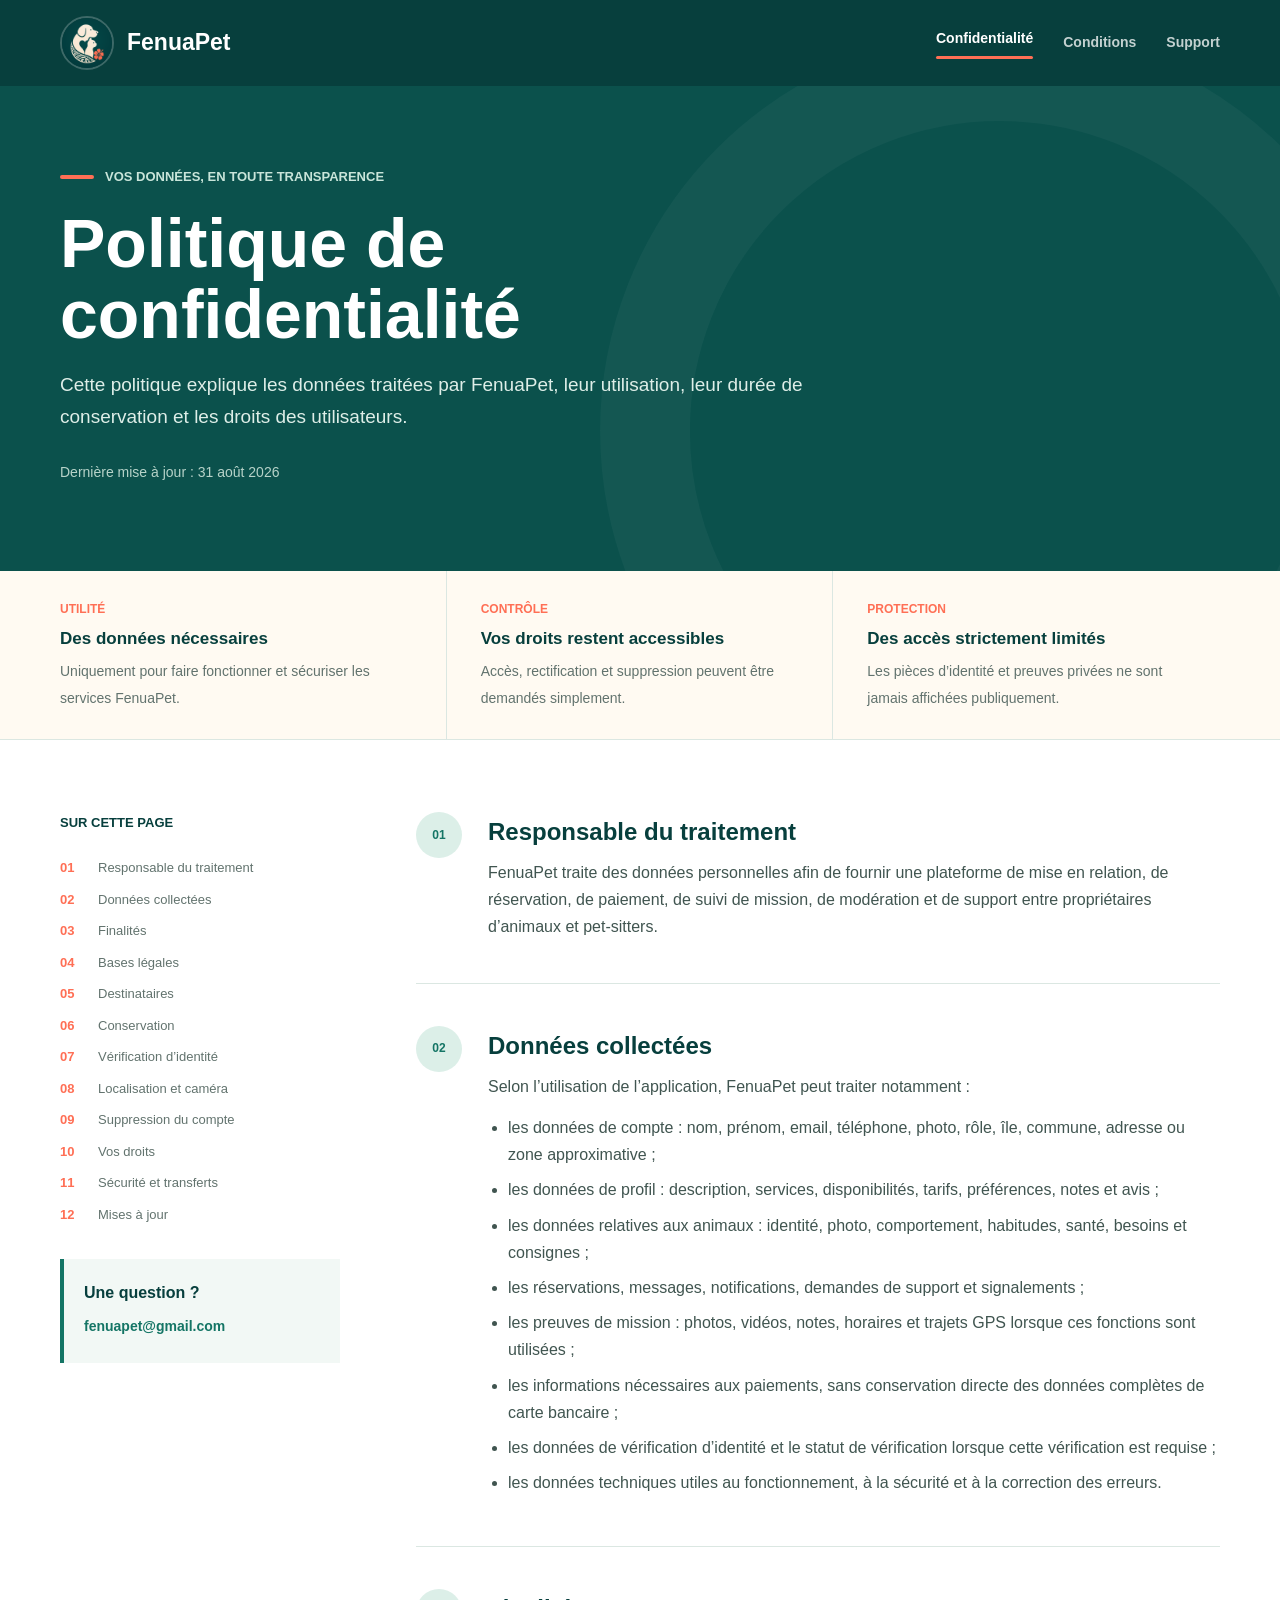
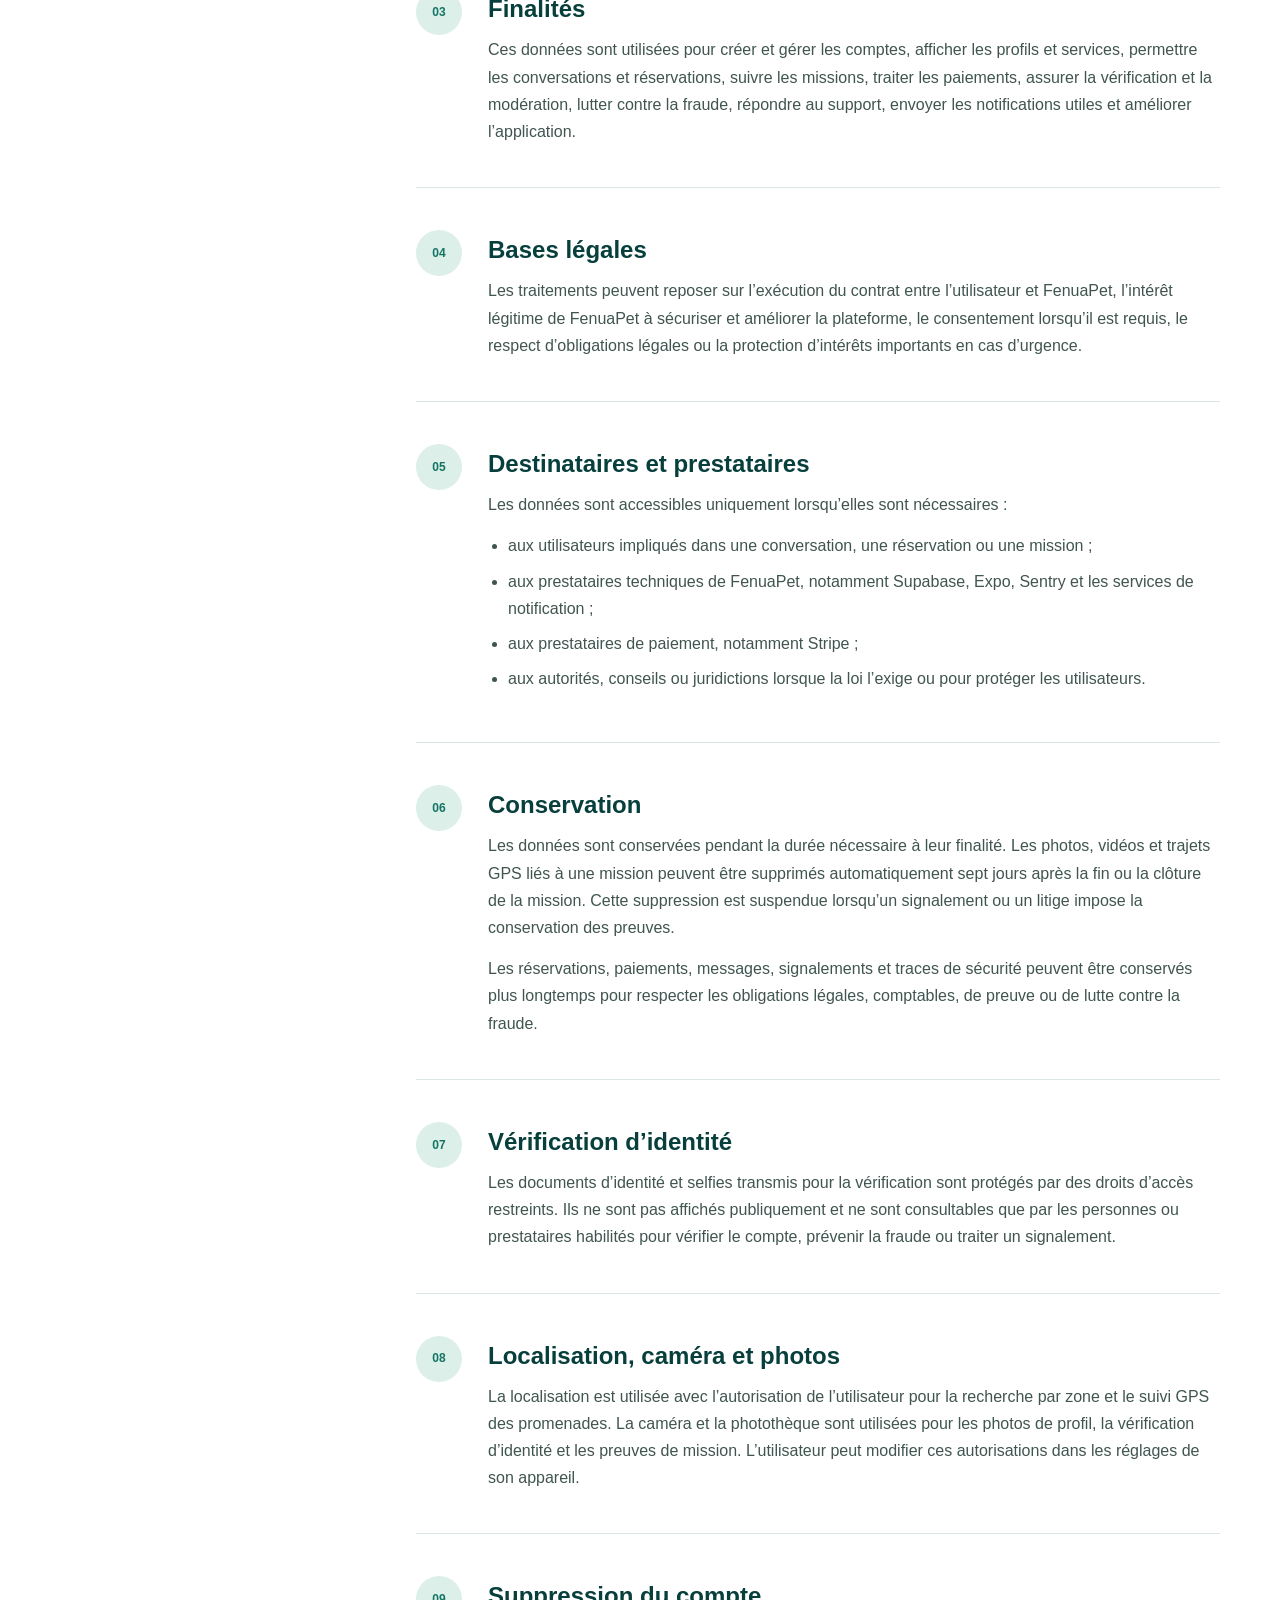
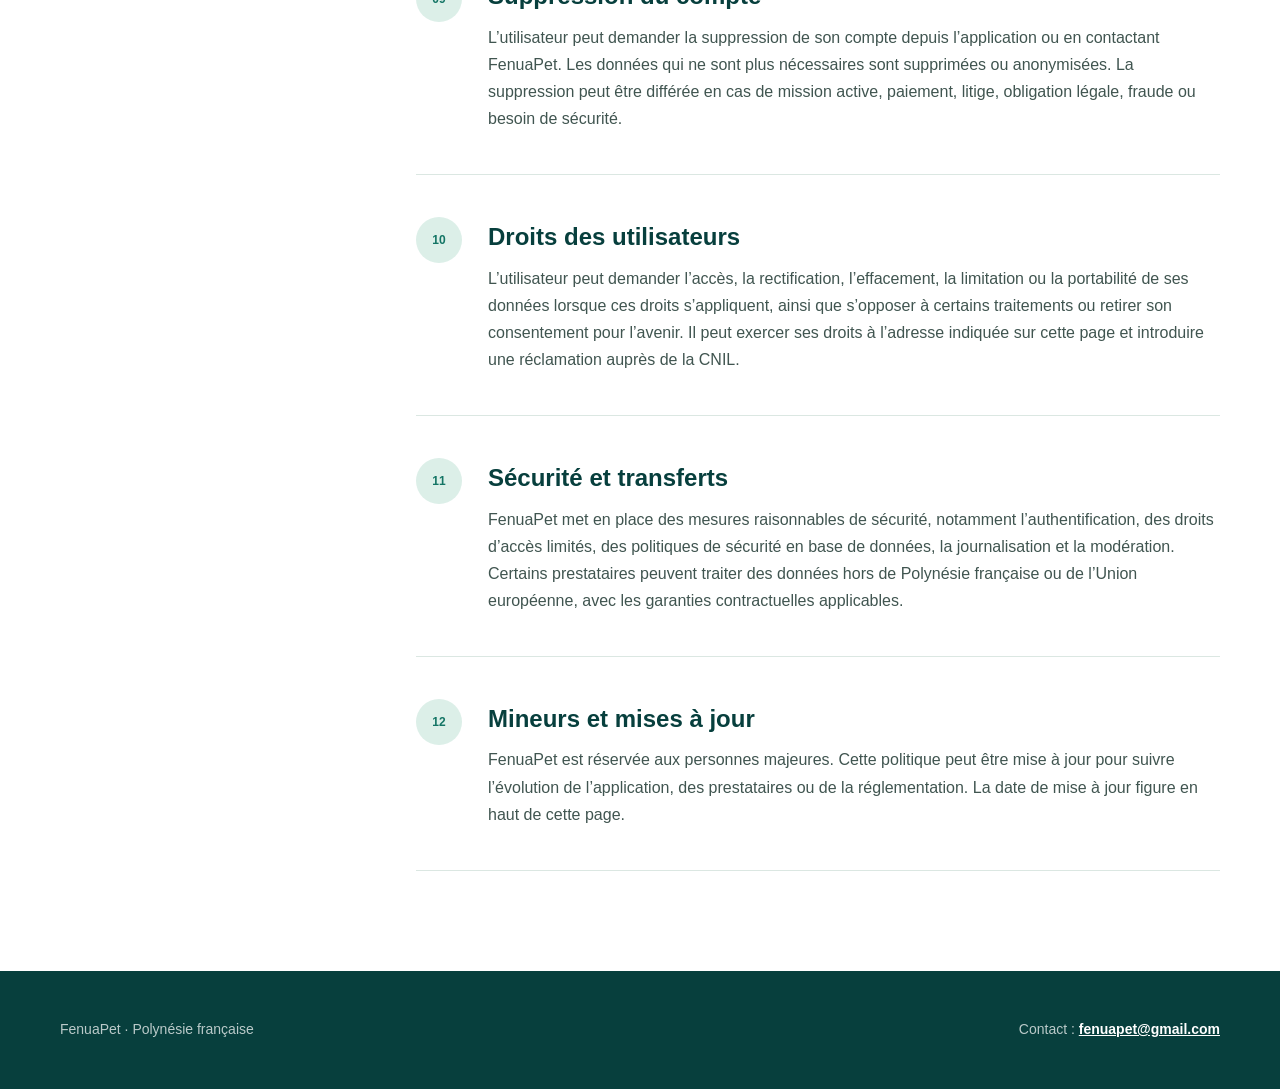
==== index.html @ b267ca3a "Publish FenuaPet legal pages" ====
<!doctype html>
<html lang="fr">
  <head>
    <meta charset="utf-8">
    <meta name="viewport" content="width=device-width, initial-scale=1">
    <meta name="description" content="Politique de confidentialité de l’application FenuaPet.">
    <title>Politique de confidentialité · FenuaPet</title>
    <link rel="icon" href="logo.png">
    <link rel="stylesheet" href="styles.css">
  </head>
  <body>
    <header class="site-header">
      <nav class="nav" aria-label="Navigation principale">
        <a class="brand" href="index.html"><img src="logo.png" alt="Logo FenuaPet">FenuaPet</a>
        <div class="nav-links">
          <a href="index.html" aria-current="page">Confidentialité</a>
          <a href="terms.html">Conditions</a>
          <a href="support.html">Support</a>
        </div>
      </nav>
    </header>

    <main>
      <section class="hero">
        <div class="hero-inner">
          <div class="eyebrow">Vos données, en toute transparence</div>
          <h1>Politique de confidentialité</h1>
          <p class="hero-description">Cette politique explique les données traitées par FenuaPet, leur utilisation, leur durée de conservation et les droits des utilisateurs.</p>
          <div class="updated">Dernière mise à jour : 31 août 2026</div>
        </div>
      </section>

      <section class="trust-band" aria-label="Engagements essentiels">
        <div class="trust-grid">
          <div class="trust-item"><span class="trust-kicker">Utilité</span><strong>Des données nécessaires</strong><span>Uniquement pour faire fonctionner et sécuriser les services FenuaPet.</span></div>
          <div class="trust-item"><span class="trust-kicker">Contrôle</span><strong>Vos droits restent accessibles</strong><span>Accès, rectification et suppression peuvent être demandés simplement.</span></div>
          <div class="trust-item"><span class="trust-kicker">Protection</span><strong>Des accès strictement limités</strong><span>Les pièces d’identité et preuves privées ne sont jamais affichées publiquement.</span></div>
        </div>
      </section>

      <div class="page-layout">
        <aside class="contents">
          <p class="contents-title">Sur cette page</p>
          <nav aria-label="Sommaire">
            <a href="#responsable"><span class="contents-number">01</span>Responsable du traitement</a>
            <a href="#donnees"><span class="contents-number">02</span>Données collectées</a>
            <a href="#finalites"><span class="contents-number">03</span>Finalités</a>
            <a href="#bases"><span class="contents-number">04</span>Bases légales</a>
            <a href="#destinataires"><span class="contents-number">05</span>Destinataires</a>
            <a href="#conservation"><span class="contents-number">06</span>Conservation</a>
            <a href="#identite"><span class="contents-number">07</span>Vérification d’identité</a>
            <a href="#permissions"><span class="contents-number">08</span>Localisation et caméra</a>
            <a href="#suppression"><span class="contents-number">09</span>Suppression du compte</a>
            <a href="#droits"><span class="contents-number">10</span>Vos droits</a>
            <a href="#securite"><span class="contents-number">11</span>Sécurité et transferts</a>
            <a href="#mises-a-jour"><span class="contents-number">12</span>Mises à jour</a>
          </nav>
          <div class="contact-box"><strong>Une question ?</strong><a href="mailto:fenuapet@gmail.com">fenuapet@gmail.com</a></div>
        </aside>

        <article>
          <section class="legal-section" id="responsable"><div class="section-number">01</div><div><h2>Responsable du traitement</h2><p>FenuaPet traite des données personnelles afin de fournir une plateforme de mise en relation, de réservation, de paiement, de suivi de mission, de modération et de support entre propriétaires d’animaux et pet-sitters.</p></div></section>
          <section class="legal-section" id="donnees"><div class="section-number">02</div><div><h2>Données collectées</h2><p>Selon l’utilisation de l’application, FenuaPet peut traiter notamment :</p><ul><li>les données de compte : nom, prénom, email, téléphone, photo, rôle, île, commune, adresse ou zone approximative ;</li><li>les données de profil : description, services, disponibilités, tarifs, préférences, notes et avis ;</li><li>les données relatives aux animaux : identité, photo, comportement, habitudes, santé, besoins et consignes ;</li><li>les réservations, messages, notifications, demandes de support et signalements ;</li><li>les preuves de mission : photos, vidéos, notes, horaires et trajets GPS lorsque ces fonctions sont utilisées ;</li><li>les informations nécessaires aux paiements, sans conservation directe des données complètes de carte bancaire ;</li><li>les données de vérification d’identité et le statut de vérification lorsque cette vérification est requise ;</li><li>les données techniques utiles au fonctionnement, à la sécurité et à la correction des erreurs.</li></ul></div></section>
          <section class="legal-section" id="finalites"><div class="section-number">03</div><div><h2>Finalités</h2><p>Ces données sont utilisées pour créer et gérer les comptes, afficher les profils et services, permettre les conversations et réservations, suivre les missions, traiter les paiements, assurer la vérification et la modération, lutter contre la fraude, répondre au support, envoyer les notifications utiles et améliorer l’application.</p></div></section>
          <section class="legal-section" id="bases"><div class="section-number">04</div><div><h2>Bases légales</h2><p>Les traitements peuvent reposer sur l’exécution du contrat entre l’utilisateur et FenuaPet, l’intérêt légitime de FenuaPet à sécuriser et améliorer la plateforme, le consentement lorsqu’il est requis, le respect d’obligations légales ou la protection d’intérêts importants en cas d’urgence.</p></div></section>
          <section class="legal-section" id="destinataires"><div class="section-number">05</div><div><h2>Destinataires et prestataires</h2><p>Les données sont accessibles uniquement lorsqu’elles sont nécessaires :</p><ul><li>aux utilisateurs impliqués dans une conversation, une réservation ou une mission ;</li><li>aux prestataires techniques de FenuaPet, notamment Supabase, Expo, Sentry et les services de notification ;</li><li>aux prestataires de paiement, notamment Stripe ;</li><li>aux autorités, conseils ou juridictions lorsque la loi l’exige ou pour protéger les utilisateurs.</li></ul></div></section>
          <section class="legal-section" id="conservation"><div class="section-number">06</div><div><h2>Conservation</h2><p>Les données sont conservées pendant la durée nécessaire à leur finalité. Les photos, vidéos et trajets GPS liés à une mission peuvent être supprimés automatiquement sept jours après la fin ou la clôture de la mission. Cette suppression est suspendue lorsqu’un signalement ou un litige impose la conservation des preuves.</p><p>Les réservations, paiements, messages, signalements et traces de sécurité peuvent être conservés plus longtemps pour respecter les obligations légales, comptables, de preuve ou de lutte contre la fraude.</p></div></section>
          <section class="legal-section" id="identite"><div class="section-number">07</div><div><h2>Vérification d’identité</h2><p>Les documents d’identité et selfies transmis pour la vérification sont protégés par des droits d’accès restreints. Ils ne sont pas affichés publiquement et ne sont consultables que par les personnes ou prestataires habilités pour vérifier le compte, prévenir la fraude ou traiter un signalement.</p></div></section>
          <section class="legal-section" id="permissions"><div class="section-number">08</div><div><h2>Localisation, caméra et photos</h2><p>La localisation est utilisée avec l’autorisation de l’utilisateur pour la recherche par zone et le suivi GPS des promenades. La caméra et la photothèque sont utilisées pour les photos de profil, la vérification d’identité et les preuves de mission. L’utilisateur peut modifier ces autorisations dans les réglages de son appareil.</p></div></section>
          <section class="legal-section" id="suppression"><div class="section-number">09</div><div><h2>Suppression du compte</h2><p>L’utilisateur peut demander la suppression de son compte depuis l’application ou en contactant FenuaPet. Les données qui ne sont plus nécessaires sont supprimées ou anonymisées. La suppression peut être différée en cas de mission active, paiement, litige, obligation légale, fraude ou besoin de sécurité.</p></div></section>
          <section class="legal-section" id="droits"><div class="section-number">10</div><div><h2>Droits des utilisateurs</h2><p>L’utilisateur peut demander l’accès, la rectification, l’effacement, la limitation ou la portabilité de ses données lorsque ces droits s’appliquent, ainsi que s’opposer à certains traitements ou retirer son consentement pour l’avenir. Il peut exercer ses droits à l’adresse indiquée sur cette page et introduire une réclamation auprès de la CNIL.</p></div></section>
          <section class="legal-section" id="securite"><div class="section-number">11</div><div><h2>Sécurité et transferts</h2><p>FenuaPet met en place des mesures raisonnables de sécurité, notamment l’authentification, des droits d’accès limités, des politiques de sécurité en base de données, la journalisation et la modération. Certains prestataires peuvent traiter des données hors de Polynésie française ou de l’Union européenne, avec les garanties contractuelles applicables.</p></div></section>
          <section class="legal-section" id="mises-a-jour"><div class="section-number">12</div><div><h2>Mineurs et mises à jour</h2><p>FenuaPet est réservée aux personnes majeures. Cette politique peut être mise à jour pour suivre l’évolution de l’application, des prestataires ou de la réglementation. La date de mise à jour figure en haut de cette page.</p></div></section>
        </article>
      </div>
    </main>

    <footer class="site-footer"><div class="footer-inner"><span>FenuaPet · Polynésie française</span><span>Contact : <a href="mailto:fenuapet@gmail.com">fenuapet@gmail.com</a></span></div></footer>
  </body>
</html>
---- styles.css ----
:root {
  color-scheme: light;
  --green-950: #073f3d;
  --green-900: #0b514c;
  --green-700: #147565;
  --green-100: #dcefe8;
  --green-50: #f2f8f5;
  --coral: #ff6f55;
  --coral-soft: #fff0eb;
  --cream: #fffaf2;
  --ink: #18312d;
  --muted: #62736e;
  --line: #dbe7e2;
  --white: #ffffff;
}

* {
  box-sizing: border-box;
}

html {
  scroll-behavior: smooth;
}

body {
  margin: 0;
  background: var(--white);
  color: var(--ink);
  font-family: Inter, ui-sans-serif, -apple-system, BlinkMacSystemFont, "Segoe UI", sans-serif;
  font-size: 16px;
  line-height: 1.7;
}

a {
  color: inherit;
}

.site-header {
  background: var(--green-950);
  color: var(--white);
}

.nav {
  width: min(1160px, calc(100% - 40px));
  min-height: 86px;
  margin: 0 auto;
  display: flex;
  align-items: center;
  justify-content: space-between;
  gap: 30px;
}

.brand {
  display: flex;
  align-items: center;
  gap: 13px;
  color: var(--white);
  font-size: 23px;
  font-weight: 800;
  text-decoration: none;
}

.brand img {
  width: 54px;
  height: 54px;
  border: 2px solid rgba(255, 255, 255, 0.22);
  border-radius: 50%;
  object-fit: cover;
}

.nav-links {
  display: flex;
  align-items: center;
  gap: 30px;
}

.nav-links a {
  color: rgba(255, 255, 255, 0.76);
  font-size: 14px;
  font-weight: 700;
  text-decoration: none;
}

.nav-links a:hover,
.nav-links a[aria-current="page"] {
  color: var(--white);
}

.nav-links a[aria-current="page"]::after {
  content: "";
  display: block;
  width: 100%;
  height: 3px;
  margin-top: 6px;
  border-radius: 2px;
  background: var(--coral);
}

.hero {
  position: relative;
  overflow: hidden;
  background: var(--green-900);
  color: var(--white);
}

.hero::after {
  content: "";
  position: absolute;
  right: -120px;
  bottom: -260px;
  width: 620px;
  height: 620px;
  border: 90px solid rgba(255, 255, 255, 0.035);
  border-radius: 50%;
  pointer-events: none;
}

.hero-inner {
  position: relative;
  z-index: 1;
  width: min(1160px, calc(100% - 40px));
  margin: 0 auto;
  padding: 80px 0 86px;
}

.eyebrow {
  display: flex;
  align-items: center;
  gap: 11px;
  color: #c9e5da;
  font-size: 13px;
  font-weight: 800;
  text-transform: uppercase;
}

.eyebrow::before {
  content: "";
  width: 34px;
  height: 4px;
  border-radius: 4px;
  background: var(--coral);
}

h1 {
  max-width: 820px;
  margin: 20px 0 18px;
  font-size: clamp(40px, 6vw, 68px);
  line-height: 1.05;
  letter-spacing: 0;
}

.hero-description {
  max-width: 780px;
  margin: 0;
  color: #deeee8;
  font-size: 19px;
}

.updated {
  margin-top: 28px;
  color: #b7d3c9;
  font-size: 14px;
}

.trust-band {
  background: var(--cream);
  border-bottom: 1px solid var(--line);
}

.trust-grid {
  width: min(1160px, calc(100% - 40px));
  margin: 0 auto;
  display: grid;
  grid-template-columns: repeat(3, 1fr);
}

.trust-item {
  min-height: 128px;
  padding: 28px 34px;
  border-right: 1px solid var(--line);
}

.trust-item:first-child {
  padding-left: 0;
}

.trust-item:last-child {
  border-right: 0;
}

.trust-kicker {
  display: block;
  margin-bottom: 5px;
  color: var(--coral);
  font-size: 12px;
  font-weight: 850;
  text-transform: uppercase;
}

.trust-item strong {
  display: block;
  margin-bottom: 3px;
  color: var(--green-950);
  font-size: 17px;
}

.trust-item span:last-child {
  color: var(--muted);
  font-size: 14px;
  line-height: 1.5;
}

.page-layout {
  width: min(1160px, calc(100% - 40px));
  margin: 0 auto;
  display: grid;
  grid-template-columns: 280px minmax(0, 1fr);
  gap: 76px;
  padding: 72px 0 100px;
}

.contents {
  position: sticky;
  top: 28px;
  align-self: start;
}

.contents-title {
  margin: 0 0 18px;
  color: var(--green-950);
  font-size: 13px;
  font-weight: 850;
  text-transform: uppercase;
}

.contents a {
  display: grid;
  grid-template-columns: 30px 1fr;
  gap: 8px;
  padding: 7px 0;
  color: var(--muted);
  font-size: 13px;
  line-height: 1.35;
  text-decoration: none;
}

.contents a:hover {
  color: var(--green-700);
}

.contents-number {
  color: var(--coral);
  font-weight: 850;
}

.contact-box {
  margin-top: 28px;
  padding: 20px;
  background: var(--green-50);
  border-left: 4px solid var(--green-700);
}

.contact-box strong {
  display: block;
  margin-bottom: 4px;
  color: var(--green-950);
}

.contact-box a {
  color: var(--green-700);
  font-size: 14px;
  font-weight: 750;
}

.legal-section {
  display: grid;
  grid-template-columns: 52px 1fr;
  gap: 20px;
  padding: 0 0 42px;
  margin-bottom: 42px;
  border-bottom: 1px solid var(--line);
  scroll-margin-top: 30px;
}

.legal-section:last-child {
  margin-bottom: 0;
}

.section-number {
  width: 46px;
  height: 46px;
  display: grid;
  place-items: center;
  background: var(--green-100);
  border-radius: 50%;
  color: var(--green-700);
  font-size: 12px;
  font-weight: 850;
}

.legal-section h2 {
  margin: 4px 0 12px;
  color: var(--green-950);
  font-size: 24px;
  line-height: 1.3;
}

.legal-section p {
  margin: 0;
  color: #405550;
}

.legal-section p + p {
  margin-top: 14px;
}

.legal-section ul {
  margin: 14px 0 0;
  padding-left: 20px;
  color: #405550;
}

.legal-section li {
  margin: 8px 0;
}

.support-actions {
  display: flex;
  flex-wrap: wrap;
  gap: 12px;
  margin-top: 24px;
}

.button {
  display: inline-flex;
  align-items: center;
  justify-content: center;
  min-height: 48px;
  padding: 0 20px;
  border-radius: 6px;
  background: var(--green-700);
  color: var(--white);
  font-weight: 800;
  text-decoration: none;
}

.button.secondary {
  background: var(--coral-soft);
  color: #a83f2d;
}

.site-footer {
  background: var(--green-950);
  color: rgba(255, 255, 255, 0.72);
}

.footer-inner {
  width: min(1160px, calc(100% - 40px));
  min-height: 118px;
  margin: 0 auto;
  display: flex;
  align-items: center;
  justify-content: space-between;
  gap: 30px;
  font-size: 14px;
}

.footer-inner a {
  color: var(--white);
  font-weight: 700;
}

@media (max-width: 840px) {
  .trust-grid {
    grid-template-columns: 1fr;
  }

  .trust-item,
  .trust-item:first-child {
    min-height: 0;
    padding: 20px 0;
    border-right: 0;
    border-bottom: 1px solid var(--line);
  }

  .trust-item:last-child {
    border-bottom: 0;
  }

  .page-layout {
    grid-template-columns: 1fr;
    gap: 42px;
    padding-top: 46px;
  }

  .contents {
    position: static;
    padding-bottom: 28px;
    border-bottom: 1px solid var(--line);
  }

  .contents nav {
    display: grid;
    grid-template-columns: repeat(2, 1fr);
    gap: 0 20px;
  }
}

@media (max-width: 560px) {
  .nav {
    min-height: 0;
    padding: 16px 0;
    align-items: flex-start;
  }

  .brand {
    font-size: 20px;
  }

  .brand img {
    width: 46px;
    height: 46px;
  }

  .nav-links {
    flex-direction: column;
    align-items: flex-end;
    gap: 5px;
  }

  .nav-links a[aria-current="page"]::after {
    display: none;
  }

  .hero-inner {
    padding: 54px 0 60px;
  }

  h1 {
    font-size: 40px;
  }

  .hero-description {
    font-size: 17px;
  }

  .contents nav {
    grid-template-columns: 1fr;
  }

  .legal-section {
    grid-template-columns: 1fr;
    gap: 12px;
  }

  .section-number {
    width: 38px;
    height: 38px;
  }

  .footer-inner {
    padding: 30px 0;
    flex-direction: column;
    align-items: flex-start;
  }
}
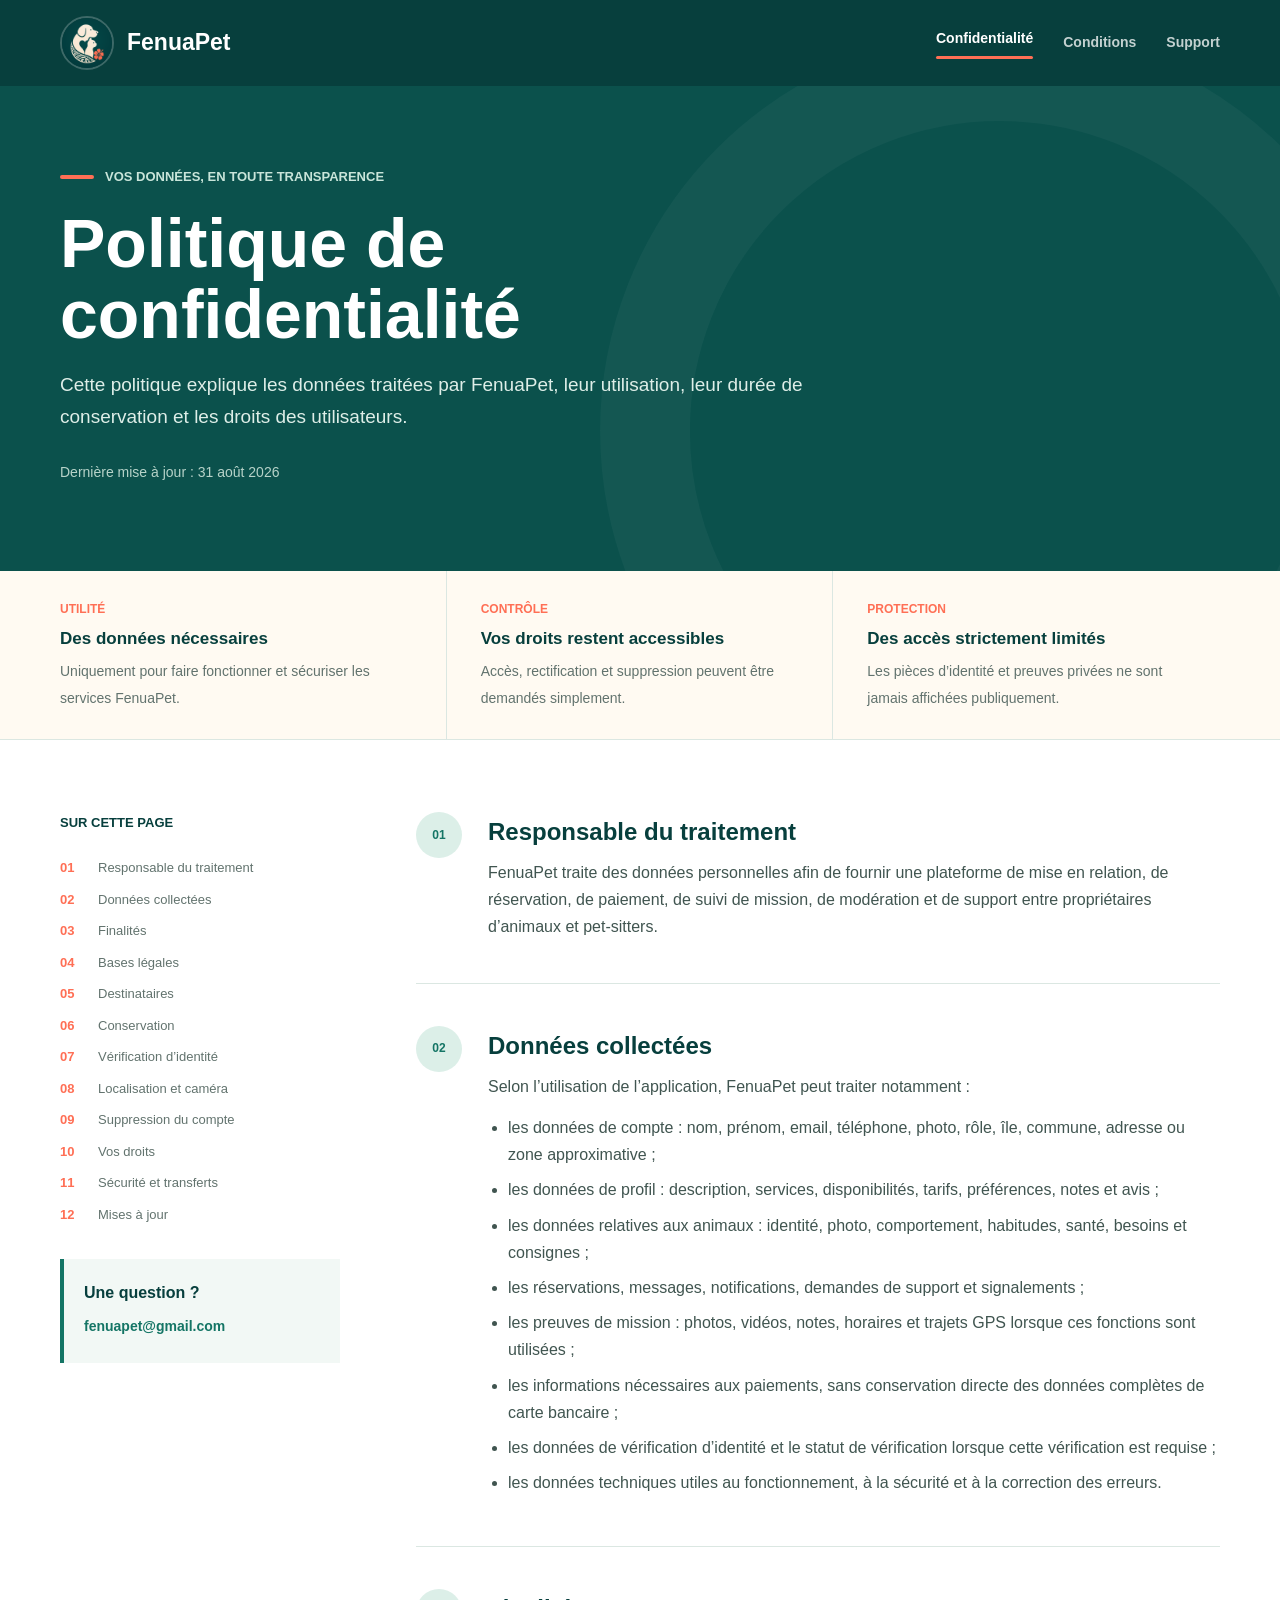
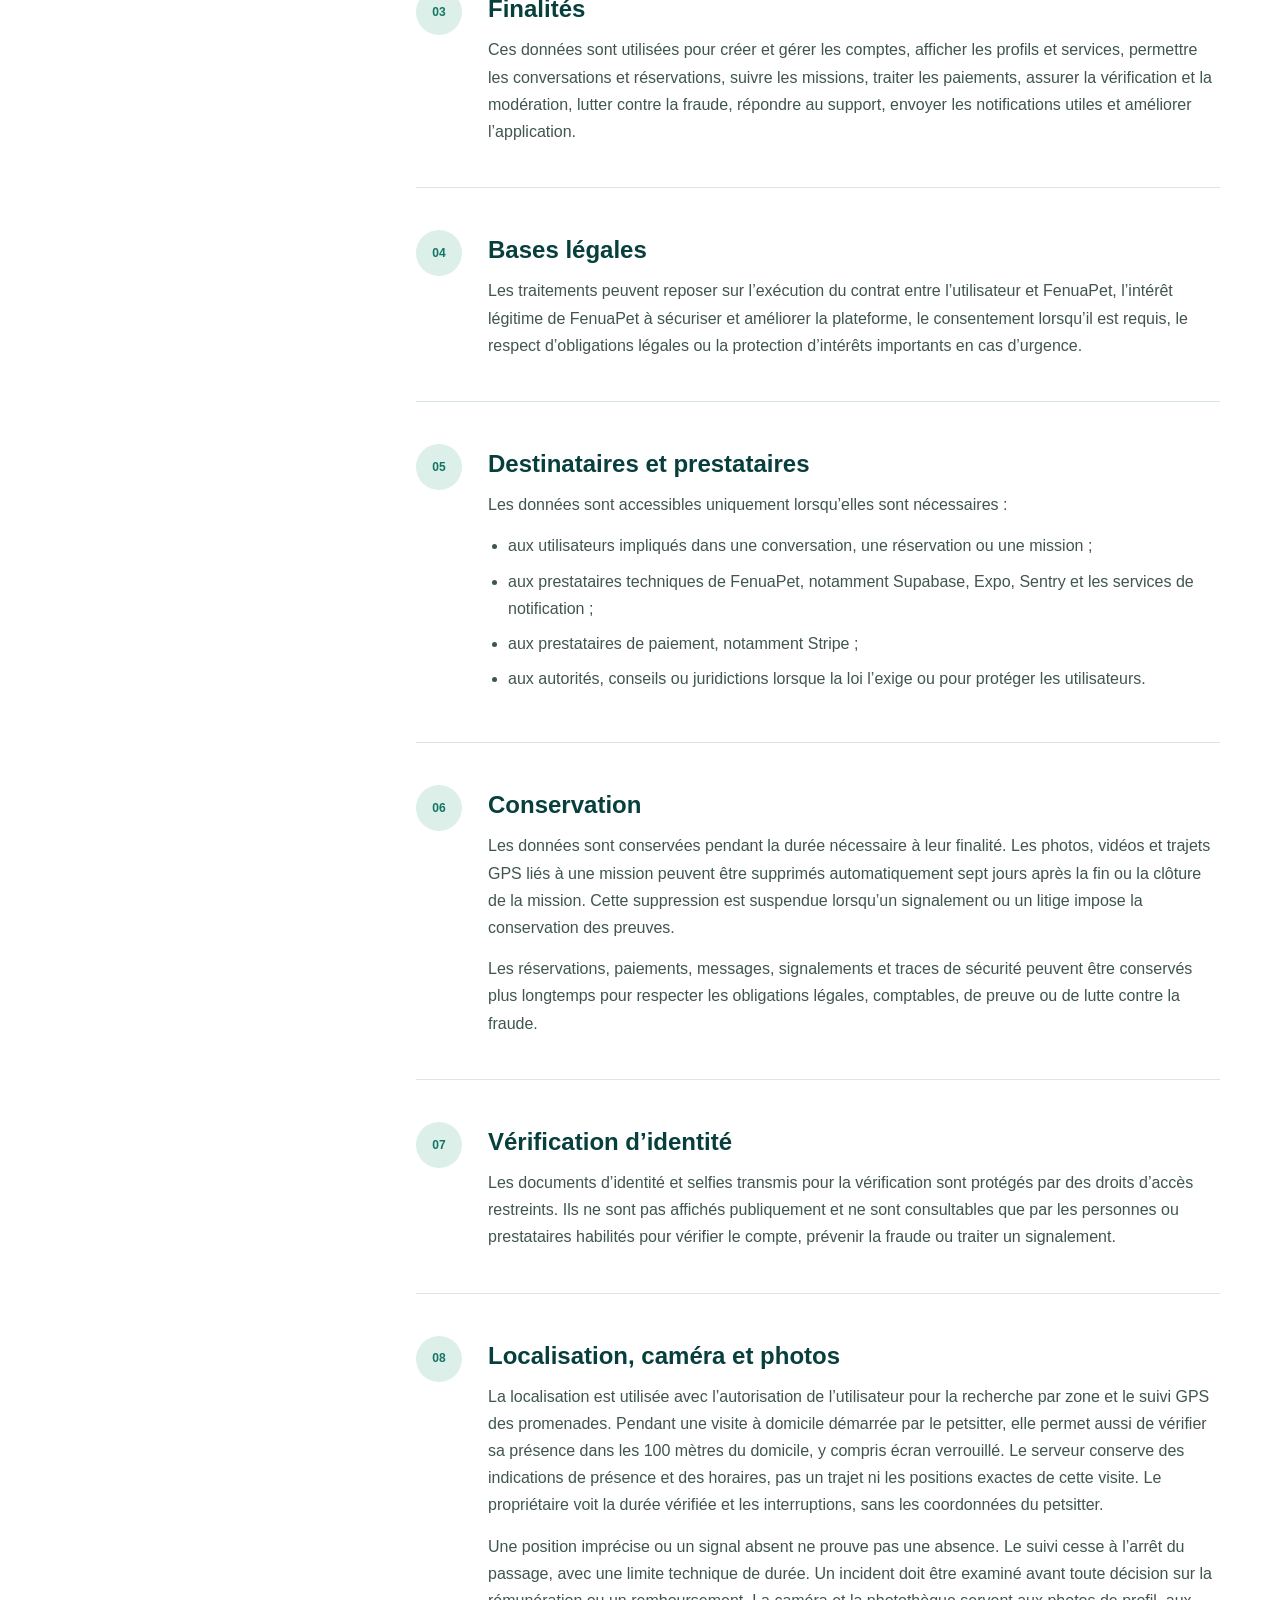
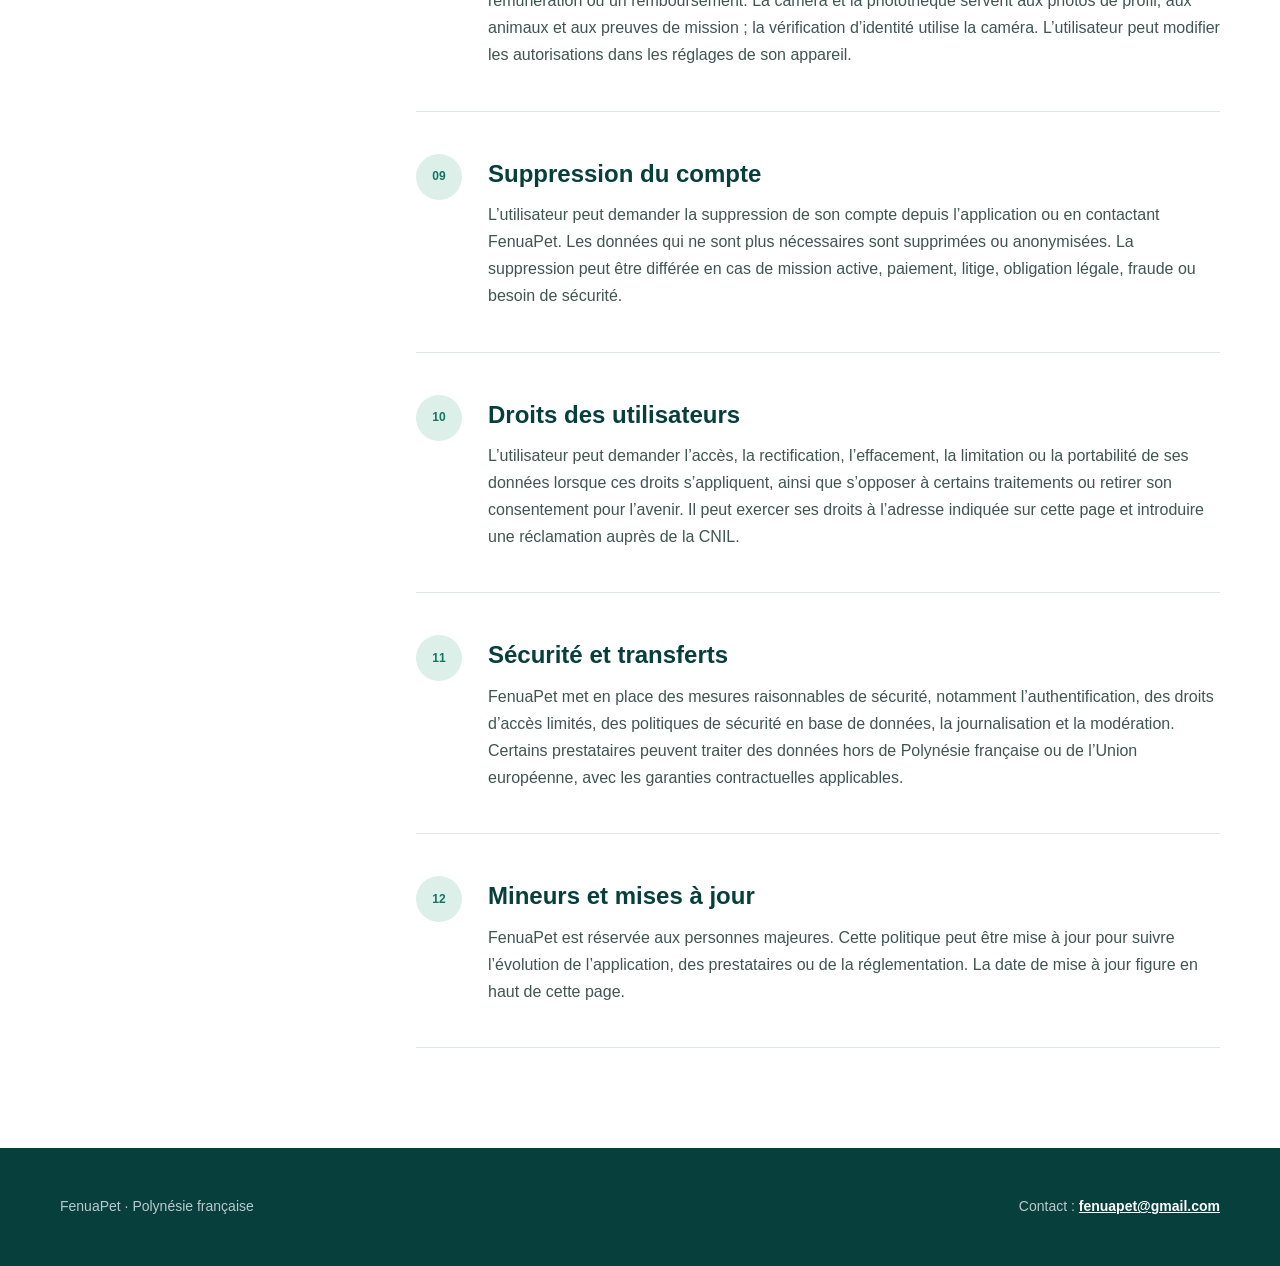
==== commit 6a2c4ed5: "Add human review of visit presence incidents" ====
--- a/index.html
+++ b/index.html
@@ -66,7 +66,7 @@
           <section class="legal-section" id="destinataires"><div class="section-number">05</div><div><h2>Destinataires et prestataires</h2><p>Les données sont accessibles uniquement lorsqu’elles sont nécessaires :</p><ul><li>aux utilisateurs impliqués dans une conversation, une réservation ou une mission ;</li><li>aux prestataires techniques de FenuaPet, notamment Supabase, Expo, Sentry et les services de notification ;</li><li>aux prestataires de paiement, notamment Stripe ;</li><li>aux autorités, conseils ou juridictions lorsque la loi l’exige ou pour protéger les utilisateurs.</li></ul></div></section>
           <section class="legal-section" id="conservation"><div class="section-number">06</div><div><h2>Conservation</h2><p>Les données sont conservées pendant la durée nécessaire à leur finalité. Les photos, vidéos et trajets GPS liés à une mission peuvent être supprimés automatiquement sept jours après la fin ou la clôture de la mission. Cette suppression est suspendue lorsqu’un signalement ou un litige impose la conservation des preuves.</p><p>Les réservations, paiements, messages, signalements et traces de sécurité peuvent être conservés plus longtemps pour respecter les obligations légales, comptables, de preuve ou de lutte contre la fraude.</p></div></section>
           <section class="legal-section" id="identite"><div class="section-number">07</div><div><h2>Vérification d’identité</h2><p>Les documents d’identité et selfies transmis pour la vérification sont protégés par des droits d’accès restreints. Ils ne sont pas affichés publiquement et ne sont consultables que par les personnes ou prestataires habilités pour vérifier le compte, prévenir la fraude ou traiter un signalement.</p></div></section>
-          <section class="legal-section" id="permissions"><div class="section-number">08</div><div><h2>Localisation, caméra et photos</h2><p>La localisation est utilisée avec l’autorisation de l’utilisateur pour la recherche par zone et le suivi GPS des promenades. La caméra et la photothèque sont utilisées pour les photos de profil, la vérification d’identité et les preuves de mission. L’utilisateur peut modifier ces autorisations dans les réglages de son appareil.</p></div></section>
+          <section class="legal-section" id="permissions"><div class="section-number">08</div><div><h2>Localisation, caméra et photos</h2><p>La localisation est utilisée avec l’autorisation de l’utilisateur pour la recherche par zone et le suivi GPS des promenades. Pendant une visite à domicile démarrée par le petsitter, elle permet aussi de vérifier sa présence dans les 100 mètres du domicile, y compris écran verrouillé. Le serveur conserve des indications de présence et des horaires, pas un trajet ni les positions exactes de cette visite. Le propriétaire voit la durée vérifiée et les interruptions, sans les coordonnées du petsitter.</p><p>Une position imprécise ou un signal absent ne prouve pas une absence. Le suivi cesse à l’arrêt du passage, avec une limite technique de durée. Un incident doit être examiné avant toute décision sur la rémunération ou un remboursement. La caméra et la photothèque servent aux photos de profil, aux animaux et aux preuves de mission ; la vérification d’identité utilise la caméra. L’utilisateur peut modifier les autorisations dans les réglages de son appareil.</p></div></section>
           <section class="legal-section" id="suppression"><div class="section-number">09</div><div><h2>Suppression du compte</h2><p>L’utilisateur peut demander la suppression de son compte depuis l’application ou en contactant FenuaPet. Les données qui ne sont plus nécessaires sont supprimées ou anonymisées. La suppression peut être différée en cas de mission active, paiement, litige, obligation légale, fraude ou besoin de sécurité.</p></div></section>
           <section class="legal-section" id="droits"><div class="section-number">10</div><div><h2>Droits des utilisateurs</h2><p>L’utilisateur peut demander l’accès, la rectification, l’effacement, la limitation ou la portabilité de ses données lorsque ces droits s’appliquent, ainsi que s’opposer à certains traitements ou retirer son consentement pour l’avenir. Il peut exercer ses droits à l’adresse indiquée sur cette page et introduire une réclamation auprès de la CNIL.</p></div></section>
           <section class="legal-section" id="securite"><div class="section-number">11</div><div><h2>Sécurité et transferts</h2><p>FenuaPet met en place des mesures raisonnables de sécurité, notamment l’authentification, des droits d’accès limités, des politiques de sécurité en base de données, la journalisation et la modération. Certains prestataires peuvent traiter des données hors de Polynésie française ou de l’Union européenne, avec les garanties contractuelles applicables.</p></div></section>
